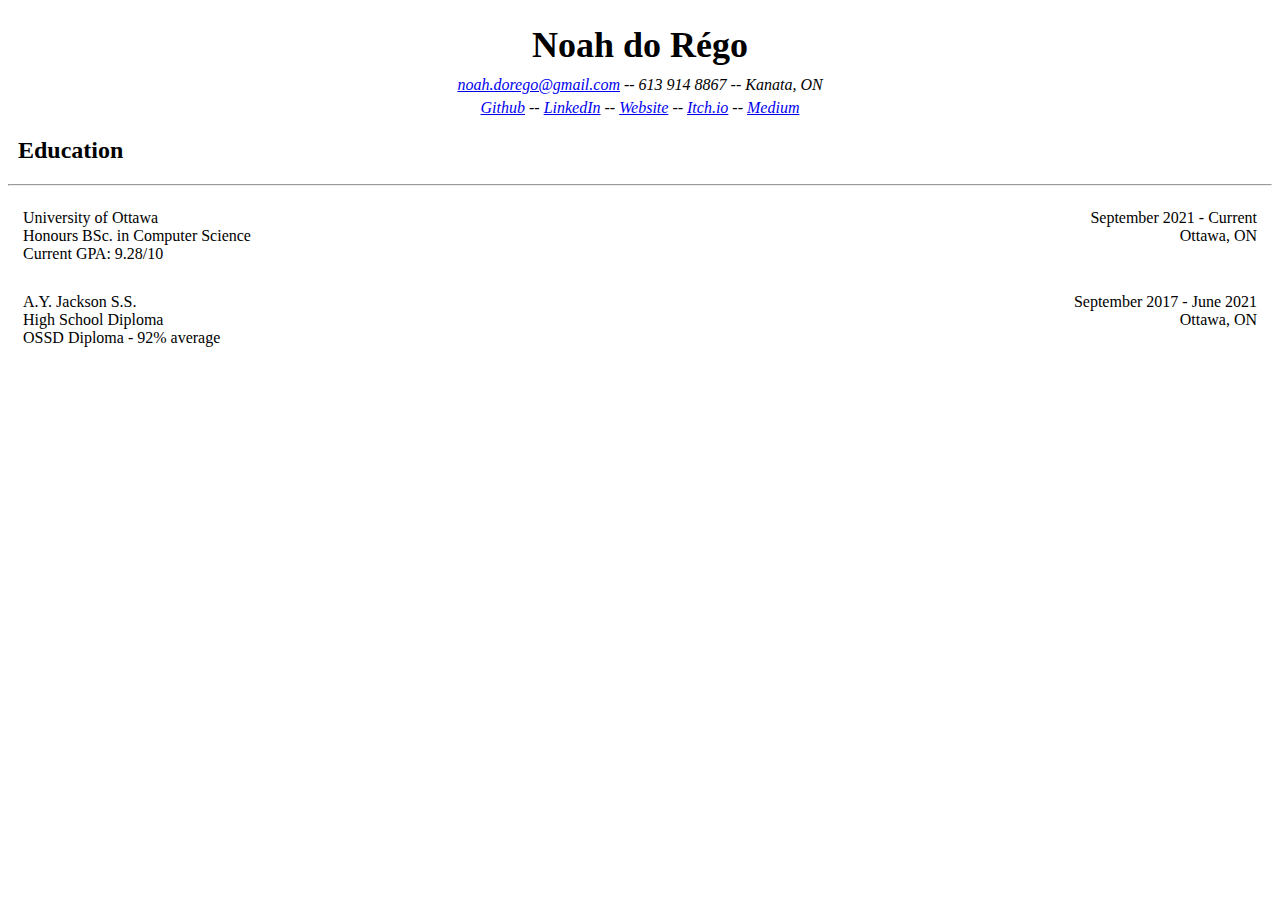
==== lab02/resume.html @ d9b2c164 "Added education section" ====
<!DOCTYPE html>
<html lang="en">

<head>
    <meta charset="UTF-8">
    <title>My Resume</title>
    <link type="text/css" rel="stylesheet" href="./styles.css">
</head>

<body>
    <main>
        <header>
            <h1>Noah do Régo</h1>
            <div class="details">
                <a href="mailto:noah.dorego@gmail.com">noah.dorego@gmail.com</a> -- 613 914 8867 -- Kanata, ON
            </div>
            <div class="details">
                <a href="https://github.com/NoahdoRegoUO">Github</a> --
                <a href="https://www.linkedin.com/in/noah-do-rego/">LinkedIn</a> --
                <a href="https://www.noahdorego.com/">Website</a> --
                <a href="https://itsdeego.itch.io/">Itch.io</a> --
                <a href="https://medium.com/@noah.dorego">Medium</a>
            </div>
        </header>
        <div>
            <h2>Education</h2>
            <hr>
            <div class="info-container">
                <div class="info-section">
                    University of Ottawa <br>
                    Honours BSc. in Computer Science <br>
                    Current GPA: 9.28/10
                </div>
                <div class="fill-space"></div>
                <div class="info-section" style="text-align: right;">
                    September 2021 - Current <br>
                    Ottawa, ON
                </div>
            </div>
            <div class="info-container">
                <div class="info-section">
                    A.Y. Jackson S.S. <br>
                    High School Diploma <br>
                    OSSD Diploma - 92% average
                </div>
                <div class="fill-space"></div>
                <div class="info-section" style="text-align: right;">
                    September 2017 - June 2021 <br>
                    Ottawa, ON
                </div>
            </div>
    </main>
</body>

</html>
---- lab02/styles.css ----
/* Element styles */

header {
  text-align: center;
}

h1 {
  font-size: 36px;
  margin-bottom: 10px;
}

h2 {
  margin-left: 10px;
}

/* Class styles */

.details {
  font-style: italic;
  margin-bottom: 5px;
}

.info-container {
  display: flex;
  padding: 15px;
}

.info-section {
  min-width: 240px;
}

.fill-space {
  height: fit-content;
  width: 100%;
}
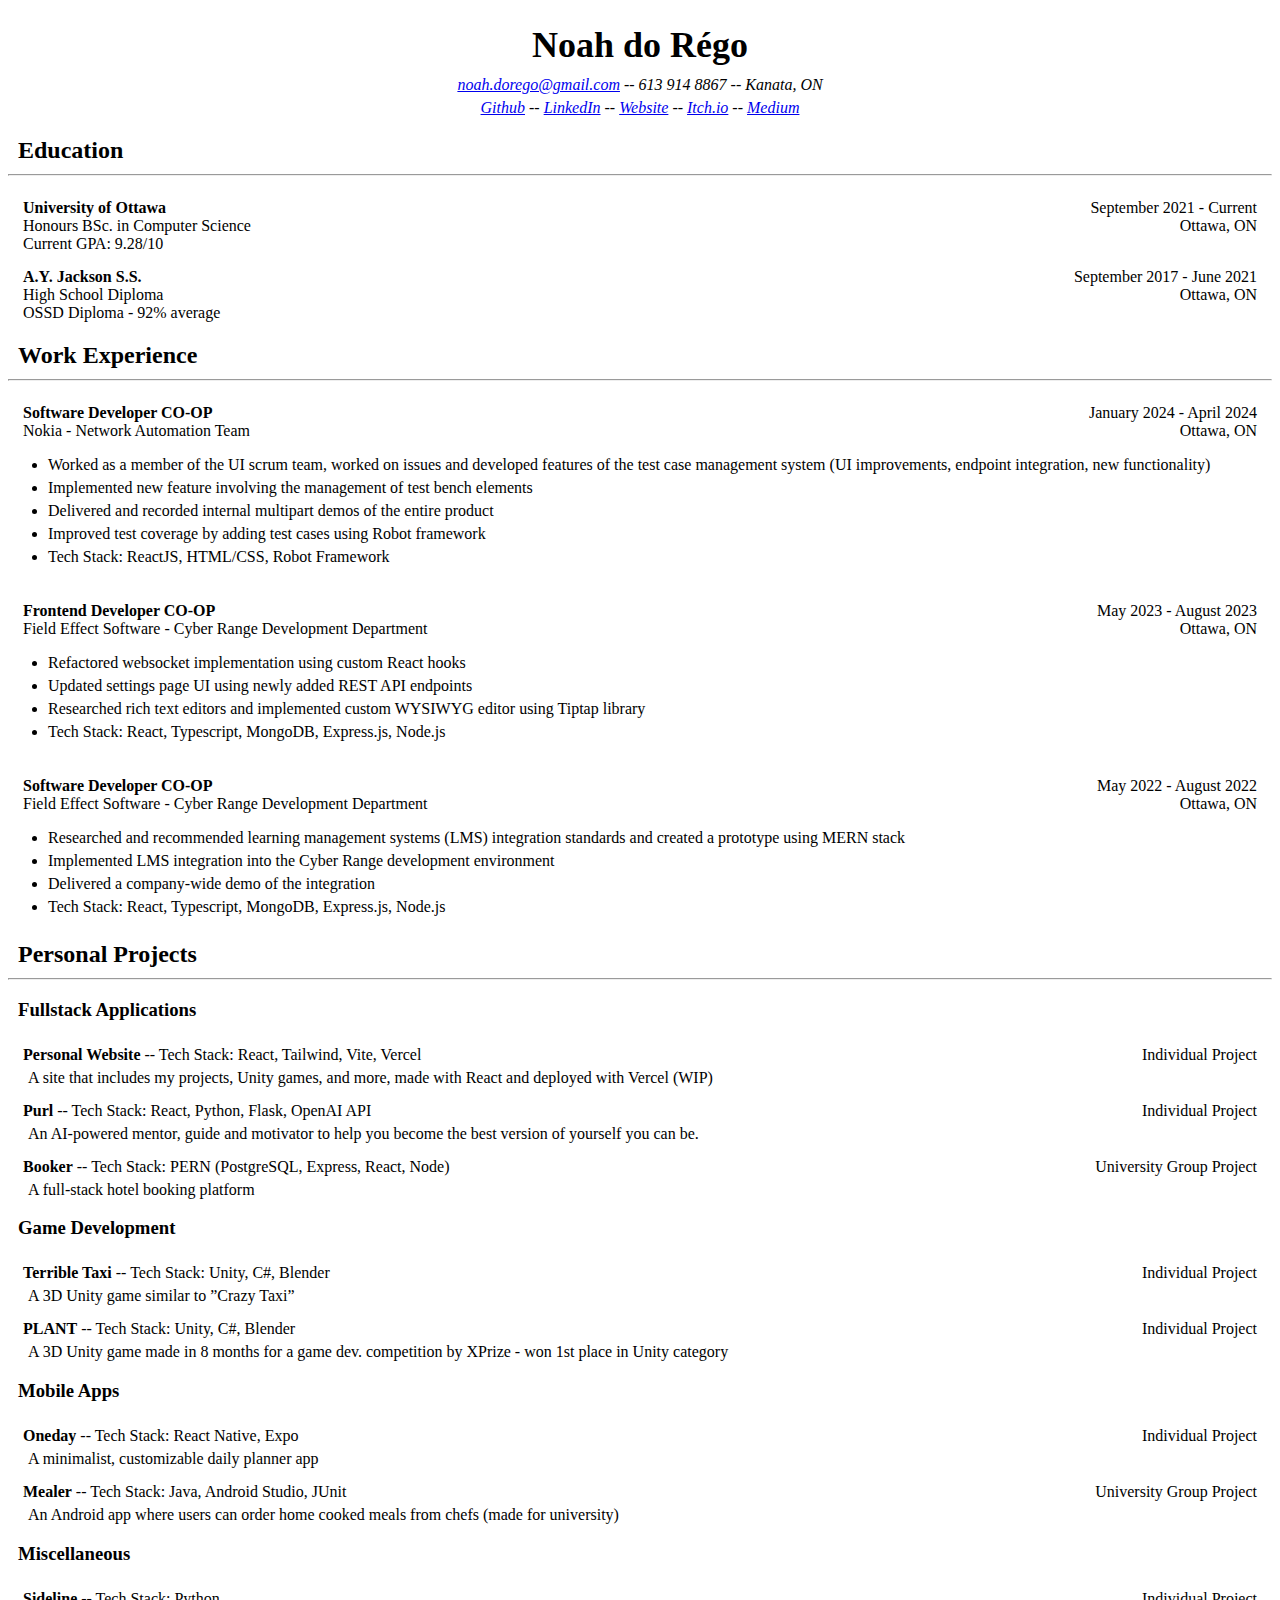
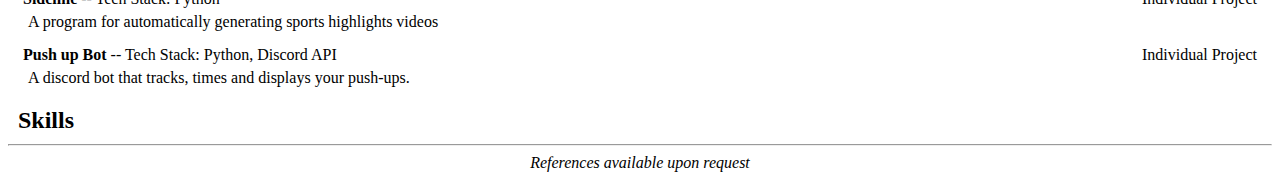
==== commit ca4cb019: "Added personal projects" ====
--- a/lab02/resume.html
+++ b/lab02/resume.html
@@ -27,11 +27,10 @@
             <hr>
             <div class="info-container">
                 <div class="info-section">
-                    University of Ottawa <br>
+                    <b>University of Ottawa</b> <br>
                     Honours BSc. in Computer Science <br>
                     Current GPA: 9.28/10
                 </div>
-                <div class="fill-space"></div>
                 <div class="info-section" style="text-align: right;">
                     September 2021 - Current <br>
                     Ottawa, ON
@@ -39,16 +38,192 @@
             </div>
             <div class="info-container">
                 <div class="info-section">
-                    A.Y. Jackson S.S. <br>
+                    <b>A.Y. Jackson S.S.</b> <br>
                     High School Diploma <br>
                     OSSD Diploma - 92% average
                 </div>
-                <div class="fill-space"></div>
                 <div class="info-section" style="text-align: right;">
                     September 2017 - June 2021 <br>
                     Ottawa, ON
                 </div>
             </div>
+            <h2>Work Experience</h2>
+            <hr>
+            <div class="info-container">
+                <div class="info-section">
+                    <b>Software Developer CO-OP</b> <br>
+                    Nokia - Network Automation Team
+                </div>
+                <div class="info-section" style="text-align: right;">
+                    January 2024 - April 2024 <br>
+                    Ottawa, ON
+                </div>
+            </div>
+            <div>
+                <ul>
+                    <li>
+                        Worked as a member of the UI scrum team, worked on issues and developed features of the test
+                        case management system
+                        (UI improvements, endpoint integration, new functionality)
+                    </li>
+                    <li>Implemented new feature involving the management of test bench elements</li>
+                    <li>Delivered and recorded internal multipart demos of the entire product</li>
+                    <li>Improved test coverage by adding test cases using Robot framework</li>
+                    <li>Tech Stack: ReactJS, HTML/CSS, Robot Framework</li>
+                </ul>
+            </div>
+            <div class="info-container">
+                <div class="info-section">
+                    <b>Frontend Developer CO-OP</b> <br>
+                    Field Effect Software - Cyber Range Development Department
+                </div>
+                <div class="info-section" style="text-align: right;">
+                    May 2023 - August 2023 <br>
+                    Ottawa, ON
+                </div>
+            </div>
+            <div>
+                <ul>
+                    <li>Refactored websocket implementation using custom React hooks </li>
+                    <li>Updated settings page UI using newly added REST API endpoints</li>
+                    <li>Researched rich text editors and implemented custom WYSIWYG editor using Tiptap library</li>
+                    <li>Tech Stack: React, Typescript, MongoDB, Express.js, Node.js</li>
+                </ul>
+            </div>
+            <div class="info-container">
+                <div class="info-section">
+                    <b>Software Developer CO-OP</b> <br>
+                    Field Effect Software - Cyber Range Development Department
+                </div>
+                <div class="info-section" style="text-align: right;">
+                    May 2022 - August 2022 <br>
+                    Ottawa, ON
+                </div>
+            </div>
+            <div>
+                <ul>
+                    <li>
+                        Researched and recommended learning management systems (LMS) integration standards and created a
+                        prototype using MERN stack
+                    </li>
+                    <li>Implemented LMS integration into the Cyber Range development environment</li>
+                    <li>Delivered a company-wide demo of the integration</li>
+                    <li>Tech Stack: React, Typescript, MongoDB, Express.js, Node.js</li>
+                </ul>
+            </div>
+            <h2>Personal Projects</h2>
+            <hr>
+            <h3>Fullstack Applications</h3>
+            <div class="info-container">
+                <div class="info-section">
+                    <b>Personal Website</b> -- Tech Stack: React, Tailwind, Vite, Vercel <br>
+                </div>
+                <div class="info-section" style="text-align: right;">
+                    Individual Project
+                </div>
+            </div>
+            <div style="margin-left: 20px; margin-top: 5px;">
+                A site that includes my projects, Unity games, and more, made with React and deployed with Vercel (WIP)
+            </div>
+            <div class="info-container">
+                <div class="info-section">
+                    <b>Purl</b> -- Tech Stack: React, Python, Flask, OpenAI API <br>
+                </div>
+                <div class="info-section" style="text-align: right;">
+                    Individual Project
+                </div>
+            </div>
+            <div style="margin-left: 20px; margin-top: 5px;">
+                An AI-powered mentor, guide and motivator to help you become the best version of yourself you can be.
+            </div>
+            <div class="info-container">
+                <div class="info-section">
+                    <b>Booker</b> -- Tech Stack: PERN (PostgreSQL, Express, React, Node) <br>
+                </div>
+                <div class="info-section" style="text-align: right;">
+                    University Group Project
+                </div>
+            </div>
+            <div style="margin-left: 20px; margin-top: 5px;">
+                A full-stack hotel booking platform
+            </div>
+            <h3>Game Development</h3>
+            <div class="info-container">
+                <div class="info-section">
+                    <b>Terrible Taxi</b> -- Tech Stack: Unity, C#, Blender <br>
+                </div>
+                <div class="info-section" style="text-align: right;">
+                    Individual Project
+                </div>
+            </div>
+            <div style="margin-left: 20px; margin-top: 5px;">
+                A 3D Unity game similar to ”Crazy Taxi”
+            </div>
+            <div class="info-container">
+                <div class="info-section">
+                    <b>PLANT</b> -- Tech Stack: Unity, C#, Blender <br>
+                </div>
+                <div class="info-section" style="text-align: right;">
+                    Individual Project
+                </div>
+            </div>
+            <div style="margin-left: 20px; margin-top: 5px;">
+                A 3D Unity game made in 8 months for a game dev. competition by XPrize - won 1st place in Unity category
+            </div>
+            <h3>Mobile Apps</h3>
+            <div class="info-container">
+                <div class="info-section">
+                    <b>Oneday</b> -- Tech Stack: React Native, Expo <br>
+                </div>
+                <div class="info-section" style="text-align: right;">
+                    Individual Project
+                </div>
+            </div>
+            <div style="margin-left: 20px; margin-top: 5px;">
+                A minimalist, customizable daily planner app
+            </div>
+            <div class="info-container">
+                <div class="info-section">
+                    <b>Mealer</b> -- Tech Stack: Java, Android Studio, JUnit <br>
+                </div>
+                <div class="info-section" style="text-align: right;">
+                    University Group Project
+                </div>
+            </div>
+            <div style="margin-left: 20px; margin-top: 5px;">
+                An Android app where users can order home cooked meals from chefs (made for university)
+            </div>
+            <h3>Miscellaneous</h3>
+            <div class="info-container">
+                <div class="info-section">
+                    <b>Sideline</b> -- Tech Stack: Python <br>
+                </div>
+                <div class="info-section" style="text-align: right;">
+                    Individual Project
+                </div>
+            </div>
+            <div style="margin-left: 20px; margin-top: 5px;">
+                A program for automatically generating sports highlights videos
+            </div>
+            <div class="info-container">
+                <div class="info-section">
+                    <b>Push up Bot</b> -- Tech Stack: Python, Discord API <br>
+                </div>
+                <div class="info-section" style="text-align: right;">
+                    Individual Project
+                </div>
+            </div>
+            <div style="margin-left: 20px; margin-top: 5px;">
+                A discord bot that tracks, times and displays your push-ups.
+            </div>
+            <h2>Skills</h2>
+            <hr>
+        </div>
+        <footer>
+            <div class="details">
+                References available upon request
+            </div>
+        </footer>
     </main>
 </body>
 
--- a/lab02/styles.css
+++ b/lab02/styles.css
@@ -1,6 +1,7 @@
 /* Element styles */
 
-header {
+header,
+footer {
   text-align: center;
 }
 
@@ -9,8 +10,14 @@
   margin-bottom: 10px;
 }
 
-h2 {
+h2,
+h3 {
   margin-left: 10px;
+  margin-bottom: 10px;
+}
+
+li {
+  padding-bottom: 5px;
 }
 
 /* Class styles */
@@ -22,7 +29,10 @@
 
 .info-container {
   display: flex;
-  padding: 15px;
+  justify-content: space-between;
+  padding-left: 15px;
+  padding-right: 15px;
+  padding-top: 15px;
 }
 
 .info-section {
